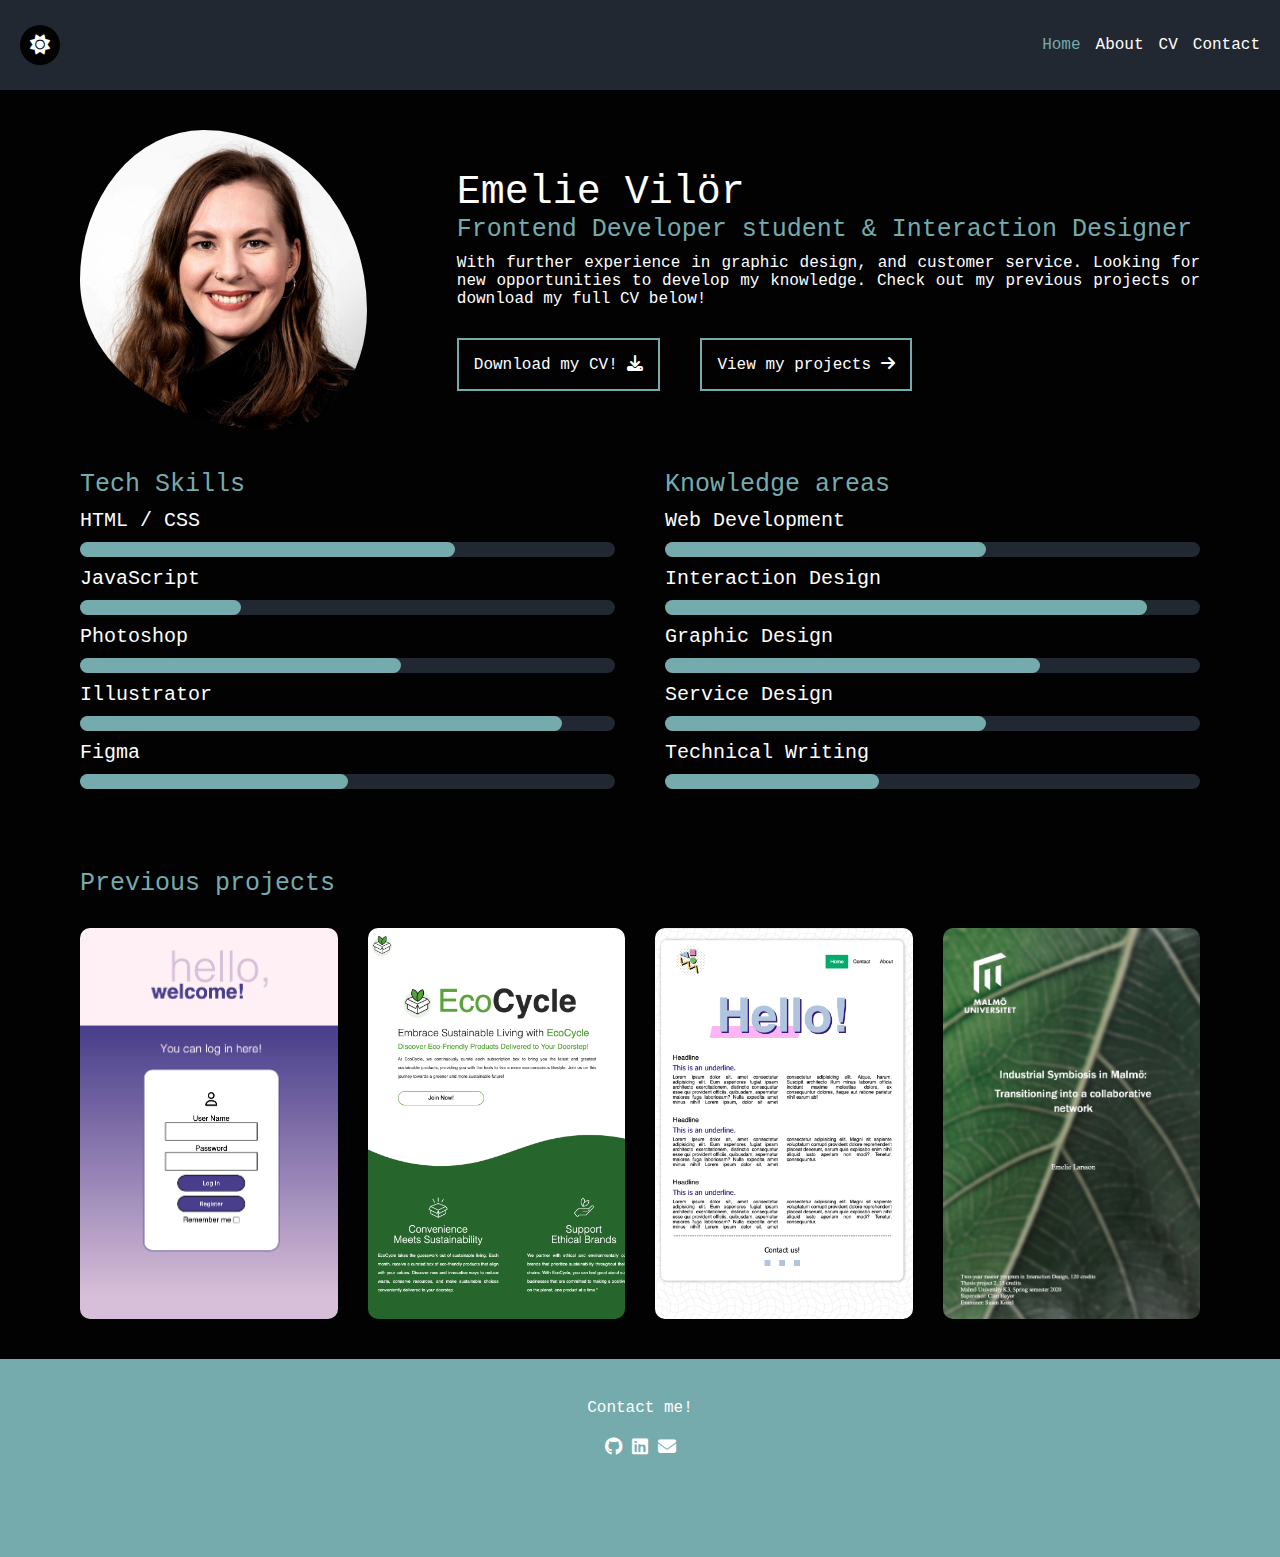
==== index.html @ b1d85c22 "first commit" ====
<!DOCTYPE html>
<html lang="en">
  <head>
    <meta charset="UTF-8" />
    <title>Inlämningsuppgift 3</title>

    <link rel="stylesheet" href="https://cdnjs.cloudflare.com/ajax/libs/font-awesome/6.7.2/css/all.min.css" 
    integrity="sha512-Evv84Mr4kqVGRNSgIGL/F/aIDqQb7xQ2vcrdIwxfjThSH8CSR7PBEakCr51Ck+w+/U6swU2Im1vVX0SVk9ABhg==" 
    crossorigin="anonymous" referrerpolicy="no-referrer" />

    <link rel="stylesheet" href="/style.css" />
  
    <script src="./script.js" defer></script>
  
  </head>
  <body>
    <nav class="top-nav">
      <button class="modeBtn"><i class="top-logo fa-solid fa-sun"></i>
        <i class=" top-logo2 fa-solid fa-moon"></i></button>
      
      <i class="menu-icon fa fa-bars"></i>

      <ul class="menu">
        <a class= "menu-item active" href="/index.html">Home</a>
        <a class= "menu-item" href="/about.html">About</a>
        <a class= "menu-item" href="/cv.html">CV</a>
        <a class= "menu-item" href="/contact.html">Contact</a>
      </ul>


    </nav>

    <header>
      <img
        class="ProfilePicture"
        src="/images/4.jpg"
        alt="ProfilePicture"
      />

      <div class="AboutMe">
        <h1>Emelie Vilör</h1>
        <h4>Frontend Developer student & Interaction Designer</h4>
        <p>With further experience in graphic design, and customer service.
          Looking for new opportunities to develop my knowledge.
          Check out my previous projects or download my full CV below!</p>
<div class="buttons">
          <a id="cvBtn" href="/documents/CV_2025.pdf" download="CV2025">Download my CV! <i class="fa-solid fa-download"></i></a>
          <a href="#" id="projectsBtn">View my projects <i class="fa-solid fa-arrow-right"></i></a>

        </div>
      </div>
    </header>

    <main>  

<div class="skills-container">
    <div class="tech-skills">
        <h4>Tech Skills</h4>
        <h2>HTML / CSS</h2>
        <div class="line line1"></div>
        <h2>JavaScript</h2>
        <div class="line line2"></div>
        <h2>Photoshop</h2>
        <div class="line line3"></div>
        <h2>Illustrator</h2>
        <div class="line line4"></div>
        <h2>Figma</h2>
        <div class="line line5"></div>
    </div>

    <div class="knowledge-areas">
      <h4>Knowledge areas</h4>

      <h2>Web Development</h2>
      <div class="line line6"></div>
      <h2>Interaction Design</h2>
      <div class="line line7"></div>
      <h2>Graphic Design</h2>
      <div class="line line8"></div>
      <h2>Service Design</h2>
      <div class="line line9"></div>
      <h2>Technical Writing</h2>
      <div class="line line10"></div>
  </div>
</div>

    <h4>Previous projects</h4>

        <div class="projects-container">
          <div class="card">
            <img alt="" src="/images/project1.jpg">
            <div class="overlay">
              <h2>Login Page</h2>
              <p>This project was made for my studies in Front end development at Borås Yrkeshögskola.</p><button id="modalBtn1">Learn More</button>
            </div>
          </div>
          <div class="card">
            <img alt="" src="/images/project2.jpg">
            <div class="overlay">
              <h2>EcoCycle</h2>
              <p>This is a fake website made for practicing HTML and Css layout. All text content are made by my prompts to ChatGpt.</p><button id="modalBtn2">Learn More</button>
            </div>
          </div>
          <div class="card">
            <img alt="" src="/images/project3.jpg">
            <div class="overlay">
              <h2>HTML/CSS Layout</h2>
              <p>Simple layout test in HTML/CSS.</p><button id="modalBtn3">Learn More</button>
            </div>
          </div>
          <div class="card">
            <img alt="" src="/images/project4.jpg">
            <div class="overlay">
              <h2>Master Thesis Project</h2>
              <p>This project was made for my Master thesis in Interaction Design at Malmö University.</p><button id="modalBtn4">Learn More</button>
            </div>
          </div>
        </div>

<!-- Project 1 Modal -->
<div id="Modal1" class="modal">

  <!-- Modal content -->
  <div class="modal-content">
    <div class="modal-header">
      <div class="project-heading">
      <h2>Login Page</h2>
      <h3>Project made in HTML/CSS</h3>
    </div>
      <span class="close"><i class="fa fa-x"></i></span>
    </div>
    <div class="modal-body">
      <img src="/images/project1.jpg" alt="project1">
      <div class="modal-text">
        <p>Lorem ipsum dolor sit, amet consectetur adipisicing elit. Nisi corrupti voluptates laboriosam reprehenderit in aliquid beatae minus perspiciatis possimus sapiente, architecto tenetur eligendi non vitae quibusdam inventore natus error saepe, quos nobis odit provident? Non.</p>
        <a href="https://github.com/EmelieVilor/Uppgift1-Login-F25D">GitHub link</a>
      </div>
  </div>
</div>

<!-- Project 2 Modal -->
<div id="Modal2" class="modal">

  <!-- Modal content -->
  <div class="modal-content">
    <div class="modal-header">
      <div class="project-heading">
      <h2>EcoCycle</h2>
      <h3>Fake website made with HTML/CSS</h3>
    </div>
      <span class="close"><i class="fa fa-x"></i></span>
    </div>
    <div class="modal-body">
      <img src="/images/project2.jpg" alt="project1">
      <div class="modal-text">
        <p>Lorem ipsum dolor sit, amet consectetur adipisicing elit. Nisi corrupti voluptates laboriosam reprehenderit in aliquid beatae minus perspiciatis possimus sapiente, architecto tenetur eligendi non vitae quibusdam inventore natus error saepe, quos nobis odit provident? Non.</p>
        <a href="https://github.com/EmelieVilor/Portfolio-example">GitHub link</a>
      </div>
  </div>
</div>

<!-- Project 3 Modal -->
<div id="Modal3" class="modal">

  <!-- Modal content -->
  <div class="modal-content">
    <div class="modal-header">
      <div class="project-heading">
      <h2>Web Layout</h2>
      <h3>Project made in HTML/CSS</h3>
    </div>
      <span class="close"><i class="fa fa-x"></i></span>
    </div>
    <div class="modal-body">
      <img src="/images/project3.jpg" alt="project1">
      <div class="modal-text">
        <p>Lorem ipsum dolor sit, amet consectetur adipisicing elit. Nisi corrupti voluptates laboriosam reprehenderit in aliquid beatae minus perspiciatis possimus sapiente, architecto tenetur eligendi non vitae quibusdam inventore natus error saepe, quos nobis odit provident? Non.</p>
        <a href="https://github.com/EmelieVilor/Exempel-4">GitHub link</a>
      </div>
  </div>
</div>

<!-- Project 4 Modal -->
<div id="Modal4" class="modal">

  <!-- Modal content -->
  <div class="modal-content">
    <div class="modal-header">
      <div class="project-heading">
      <h2>Master Thesis</h2>
      <h3>Project made for my Master thesis in Interaction Design</h3>
    </div>
      <span class="close"><i class="fa fa-x"></i></span>
    </div>
    <div class="modal-body">
      <img src="/images/project4.jpg" alt="project1">
      <div class="modal-text">
        <p>Lorem ipsum dolor sit, amet consectetur adipisicing elit. Nisi corrupti voluptates laboriosam reprehenderit in aliquid beatae minus perspiciatis possimus sapiente, architecto tenetur eligendi non vitae quibusdam inventore natus error saepe, quos nobis odit provident? Non.</p>
        <a href="/documents/Emelie_Larsson_TP2_revised.pdf" download="EmelieThesis">Read more</a>
      </div>
  </div>
</div>
    </main>

    <footer>
      <p>Contact me!</p>

      <div class="links">
        <div class ="logo"><a href="https://github.com/EmelieVilor" target="_blank"><i class="fa-brands fa-github"></i></a></div>
        <div class ="logo"><a href="https://www.linkedin.com/in/emelie-vilor/" target="_blank"><i class="fa-brands fa-linkedin"></i></a></div>
        <div class ="logo"> <a href="mailto:#"><i class="fa-solid fa-envelope"></i></a> </div>
      </div>
    </footer>
  </body>
</html>
---- style.css ----
* {
    box-sizing: border-box;
    margin: 0;
    padding: 0;
}

:root {
    --dark: #020202;
    --gray: #222831;
    --darkaccent: #5A9497;
    --accent: #76ABAE;
    --white: #ffffff;

}

.lightmode {
    --dark: #ffffff;
    --gray: #efefef;
    --darkaccent: #31363F;
    --accent: #90bfc2;
    --white: #222831;
    background-color: var(--dark);
    transition: all 0.8s;
}

body {
    height: 100vh;
    color: var(--gray);
    background-color: var(--dark);
    transition: all 0.8s;
}

main {

    margin: 40px 80px 40px 80px;
}

/*---------------------- TopNav --------------------- */
.top-nav {
    background-color: var(--gray);
    padding: 20px;
    display: flex;
    position: relative;
    flex-direction: row;
    align-items: center;
    justify-content: space-between;
    text-decoration: none;
    height: 10vh;

}

.top-nav i {
    color: var(--white);
}

.top-logo {
    width: 15px;
    height: 15px;

}


.modeBtn {
    display: flex;
    align-items: center;
    justify-content: center;
    position: relative;
    background-color: var(--dark);
    border: none;
    border-radius: 50%;
    width: 40px;
    height: 40px;
}

.modeBtn i {
    position: absolute;
    top: 5px;
    left: 5px;
}

.modeBtn i:last-child {
    display: none;
}

.lightmode .modeBtn i:first-child {
    display: none;
}

.lightmode .modeBtn i:last-child {
    display: block;
    top: 5px;
    left: 8px;
}

ul {
    font-family: 'Courier New', Courier, monospace;
}

ul a {
    color: var(--white);
    text-decoration: none;
}

ul a:hover {
    color: var(--accent);
    cursor: pointer;
}

ul a:active {
    color: var(--accent);
}

.menu-icon {
    display: none;
    color: var(--white);
}

.active {
    color: var(--accent);
}

.menu {
    display: flex;
    flex-direction: row;
    gap: 15px;
    text-decoration: none;
    margin: 0;
    padding: 0;
}

.modeBtn i {
    font-size: 20px;
    padding: 5px;
}

h1 {
    font-family: 'Courier New', Courier, monospace;
    font-size: 40px;
    font-weight: 70;
    color: var(--white);
}

h2 {
    font-family: 'Courier New', Courier, monospace;
    font-weight: 70;
    font-size: 20px;
    color: var(--white);
}

h3 {
    font-family: 'Courier New', Courier, monospace;
    font-weight: 70;
    font-size: 15px;
    color: var(--white);
}

h4 {
    font-family: 'Courier New', Courier, monospace;
    color: var(--accent);
    font-weight: 70;
    font-size: 25px;
}

p {
    font-family: 'Courier New', Courier, monospace;
    color: var(--white);
    text-align: justify;
}

/*---------------------- Header --------------------- */

header {
    margin: 40px 80px 40px 80px;
    position: relative;
    display: flex;
    justify-content: center;
    align-items: center;
    gap: 50px;

}

.ProfilePicture {
    object-fit: cover;
    border-radius: 43% 57% 32% 68% / 50% 60% 40% 50%;
    height: 300px;
    margin-right: 40px;

}

.AboutMe {
    display: flex;
    flex-direction: column;
    width: 100%;
}

.AboutMe p {
    margin-top: 10px;
}

.buttons {
    display: flex;
    gap: 40px;
    margin-top: 30px;
}

#cvBtn {
    font-family: 'Courier New', Courier, monospace;
    text-decoration: none;
    padding: 15px;
    border: 2px solid var(--accent);
    background-color: var(--dark);
    color: var(--white);
    transition: 0.3s;
}

#projectsBtn {
    font-family: 'Courier New', Courier, monospace;
    text-decoration: none;
    padding: 15px;
    border: 2px solid var(--accent);
    background-color: var(--dark);
    color: var(--white);
    transition: 0.3s;

}

#cvBtn a:visited {
    text-decoration: none;
}

#cvBtn a:active {
    text-decoration: none;
}

#cvBtn:hover {
    background-color: var(--accent);
    color: var(--dark);
}

button a {
    font-size: 12px;
}

#projectsBtn:hover {
    background-color: var(--accent);
    color: var(--dark);
}


/*---------------------- Skills--------------------- */


.skills-container {
    display: flex;
    justify-content: space-between;
    gap: 50px;
    margin-bottom: 40px;
}

.tech-skills {
    display: flex;
    flex-direction: column;
    gap: 10px;
    width: 100%;
    margin-bottom: 40px;
}

.knowledge-areas {
    display: flex;
    flex-direction: column;
    gap: 10px;
    width: 100%;
    margin-bottom: 40px;
}

.line {
    height: 15px;
    max-width: 800px;
    line-height: 35px;
    font-size: 15px;
    padding: 0 0 0 10px;
    position: relative;
    background: var(--gray);
    border-radius: 50px;
    font-weight: 900;
}

.line::after {
    content: '';
    background: var(--accent);
    height: 15px;
    transition: 0.7s;
    display: block;
    width: 100%;
    animation: animate 1 4s;
    position: absolute;
    top: 0;
    left: 0;
    border-radius: 50px;
}

.line1::after {
    max-width: 70%;
}

.line2::after {
    max-width: 30%;
}

.line3::after {
    max-width: 60%;
}

.line4::after {
    max-width: 90%;
}

.line5::after {
    max-width: 50%;
}

.line6::after {
    max-width: 60%;
}

.line7::after {
    max-width: 90%;
}

.line8::after {
    max-width: 70%;
}

.line9::after {
    max-width: 60%;
}

.line10::after {
    max-width: 40%;
}

@keyframes animate {
    0% {
        width: 0;
    }

    100% {
        width: 100%;
    }
}


/*---------------------- Projects --------------------- */


.projects-container {
    display: flex;
    gap: 30px;
    margin-top: 30px;
}

.card {
    position: relative;
    overflow: hidden;
    width: 50%;

}

.card img {
    width: 100%;
    height: 100%;
    border-radius: 10px;
    /* border: solid 2px var(--accent); */
    display: block;
    object-fit: cover;
    transition: transform 0.5s;
}

.overlay {
    width: 100%;
    height: 0;
    border-radius: 10px;
    background-color: var(--gray);
    position: absolute;
    left: 0;
    bottom: -4px;
    overflow: hidden;
    display: flex;
    align-items: center;
    justify-content: center;
    flex-direction: column;
    text-align: center;
    font-size: 14px;
    transition: height 0.5s;
}

.overlay p {
    margin-left: 30px;
    margin-right: 30px;
    text-align: justify;
}

.overlay button {
    margin-top: 10px;
    color: var(--white);
    background: var(--gray);
    text-decoration: none;
    font-size: 14px;
    font-family: 'Courier New', Courier, monospace;
    border: 2px solid var(--accent);
    padding: 15px;
    
}

.overlay button:hover {
    background-color: var(--accent);
    color: var(--gray);
    cursor: pointer;
}

.card:hover .overlay {
    bottom: 0;
    height: 100%;
}

/*---------------------- Modal --------------------- */

#modalBtn1{
        margin-top: 10px;
        color: var(--white);
        background: var(--gray);
        text-decoration: none;
        font-size: 14px;
        font-family: 'Courier New', Courier, monospace;
        border: 2px solid var(--accent);
        padding: 15px;
    }
    
    #modalBtn1:hover {
        background-color: var(--accent);
        color: var(--gray);
        cursor: pointer;
    }


/* The Modal (background) */
.modal {
    display: none;
    /* Hidden by default */
    position: fixed;
    /* Stay in place */
    z-index: 1;
    /* Sit on top */
    padding-top: 100px;
    /* Location of the box */
    left: 0;
    top: 0;
    width: 100%;
    /* Full width */
    height: 100%;
    /* Full height */
    overflow: auto;
    /* Enable scroll if needed */
    background-color: rgb(0, 0, 0);
    /* Fallback color */
    background-color: rgba(0, 0, 0, 0.4);
    /* Black w/ opacity */
}

/* Modal Content */
.modal-content {
    position: relative;
    background-color: var(--dark);
    margin: auto;
    padding: 0;
    border: none;
    width: 80%;
    box-shadow: 0 4px 8px 0 rgba(0, 0, 0, 0.2), 0 6px 20px 0 rgba(0, 0, 0, 0.19);
    animation-name: animatetop;
    animation-duration: 0.4s
}

/* Add Animation */

@keyframes animatetop {
    from {
        top: -300px;
        opacity: 0
    }

    to {
        top: 0;
        opacity: 1
    }
}

/* The Close Button */
.close {
    color: var(--white);
    font-size: 15px;
}

.close:hover,
.close:focus {
    color: var(--dark);
    text-decoration: none;
    cursor: pointer;
}

.modal-header {
    display: flex;
    justify-content: space-between;
    align-items: center;
    padding: 10px 16px;
    background-color: var(--gray);
    color: var(--white);
}

.modal-body {
    display: flex;
    justify-content: space-around;
    align-items: center;
    padding: 10px 16px;
}

.modal-body img {
    width: 300px;
}

.modal-text {
    display: block;
    gap: 50px;
    text-align: center;
}

.modal-text p {
    width: 600px;
    text-align: justify;
    margin-bottom: 40px;
}

.modal a {
    color: var(--white);
    background: var(--dark);
    text-decoration: none;
    font-size: 14px;
    font-family: 'Courier New', Courier, monospace;
    border: 2px solid var(--accent);
    padding: 15px;
}

.modal a:hover {
    background-color: var(--accent);
    color: var(--dark);


}

/*---------------------- CV --------------------- */

.full-resume-container {
    display: flex;
    justify-content: space-around;
}

.resume-heading {
    text-align: center;
}

.experience-container {
    display: flex;
    justify-content: center;
    align-items: left;
    margin-bottom: 40px;
}

.education-container {
    display: flex;
    justify-content: center;
    align-items: left;
    margin-bottom: 40px;

}

.timeline {
    display: flex;
    position: relative;
    flex-direction: column;
    justify-content: left;
    align-items: left;
    border-left: 2px solid var(--white);
}

.experience {
    display: flex;
    align-items: center;
    padding: 20px;
    margin: 20px;
    display: block;
    position: relative;
}

.circle {
    background-color: var(--dark);
    border-radius: 50%;
    height: 15px;
    width: 15px;
    border: 2px solid var(--white);
    margin-right: 20px;
    position: absolute;
    left: -28px;
    top: 25px;
}

/*---------------------- About --------------------- */

.about-container {
    display: flex;
    flex-direction: row;
    justify-content: space-between;
    align-items: center;
    gap: 50px;
    height: 65vh;
}

#about_picture {
    width: 350px;
    object-fit: cover;
    border-radius: 62% 38% 55% 45% / 50% 33% 67% 50%;
}

.about_text h3 {
    text-align: justify;

}


/*---------------------- Contact --------------------- */

.contact-container {
    display: flex;
    justify-content: space-around;
}

.contact-card {
    background-color: var(--gray);
    color: var(--white);
    padding: 40px;
    border-radius: 10px;
    margin-top: 20px;
    width: 500px;
}

iframe {
    margin-top: 20px;
    margin-bottom: 20px;
}

.telephone,
.email,
.address {
    display: flex;
    justify-content: space-between;
    align-items: center;
}

/*---------------------- Footer --------------------- */

footer {
    padding-top: 40px;
    height: 22vh;
    text-align: center;
    background-color: var(--accent);
}

.links {
    font-size: 18px;
    display: flex;
    justify-content: center;
    gap: 10px;
    margin-top: 20px;
}

.links a {
    color: var(--white);
}

footer p {
    color: var(--white);
    text-align: center;
}

.logo {
    color: var(--dark);
    transition: 0.3s;
}

.logo:hover {
    scale: 120%;
    cursor: pointer;
}




@media screen and (max-width: 1000px) {
    header {
        display: flex;
        flex-direction: column;
        align-items: center;
        text-align: center;
        margin: 30px 40px 20px 40px;
    }

    .buttons {
        display: grid;
        justify-content: center;
        align-items: center;
        gap: 20px;
    }

    .projects-container {
        display: grid;
        grid-template-columns: auto auto;

    }

    .card {
        width: 100%;
    }

}


@media screen and (max-width: 700px) {

    main {
        margin: 30px 40px 20px 40px;
    }


    .menu-icon {
        display: block;
    }

    .menu {
        display: none;
        background-color: var(--lighter);
        flex-direction: column;
        position: absolute;
        top: 10vh;
        right: 0;
        padding: 30px;
        z-index: 1;
    }

    .show {
        display: flex;
    }


    /*---------------------- Home page --------------------- */

    .skills-container {
        display: block;
        margin: 0;
    }

    .projects-container {
        display: grid;
        grid-template-columns: auto;
        justify-content: center;
        align-items: center;
        gap: 40px;
    }


    .card {
        width: 100%;
    }

    /*---------------------- CV page --------------------- */
    .full-resume-container {
        display: flex;
        flex-direction: column;
        justify-content: left;
        align-items: left;
    }

    .skills-container {
        flex-direction: column;
    }

    .education-container {
        display: block;
        padding-left: 0;
    }

    .experience-container {
        display: block;
        padding-left: 0;
    }

    /*---------------------- About --------------------- */

    .about-container {
        display: grid;
        height: 100%;
        margin-bottom: 50px;
    }

    /*---------------------- Contact --------------------- */

    .contact-container {
        display: block;
        gap: 40px;
    }

    iframe {
        width: 100%;
    }

    .contact-card {
        width: 100%;
        margin-bottom: 50px;
        padding: 20px;
    }

}
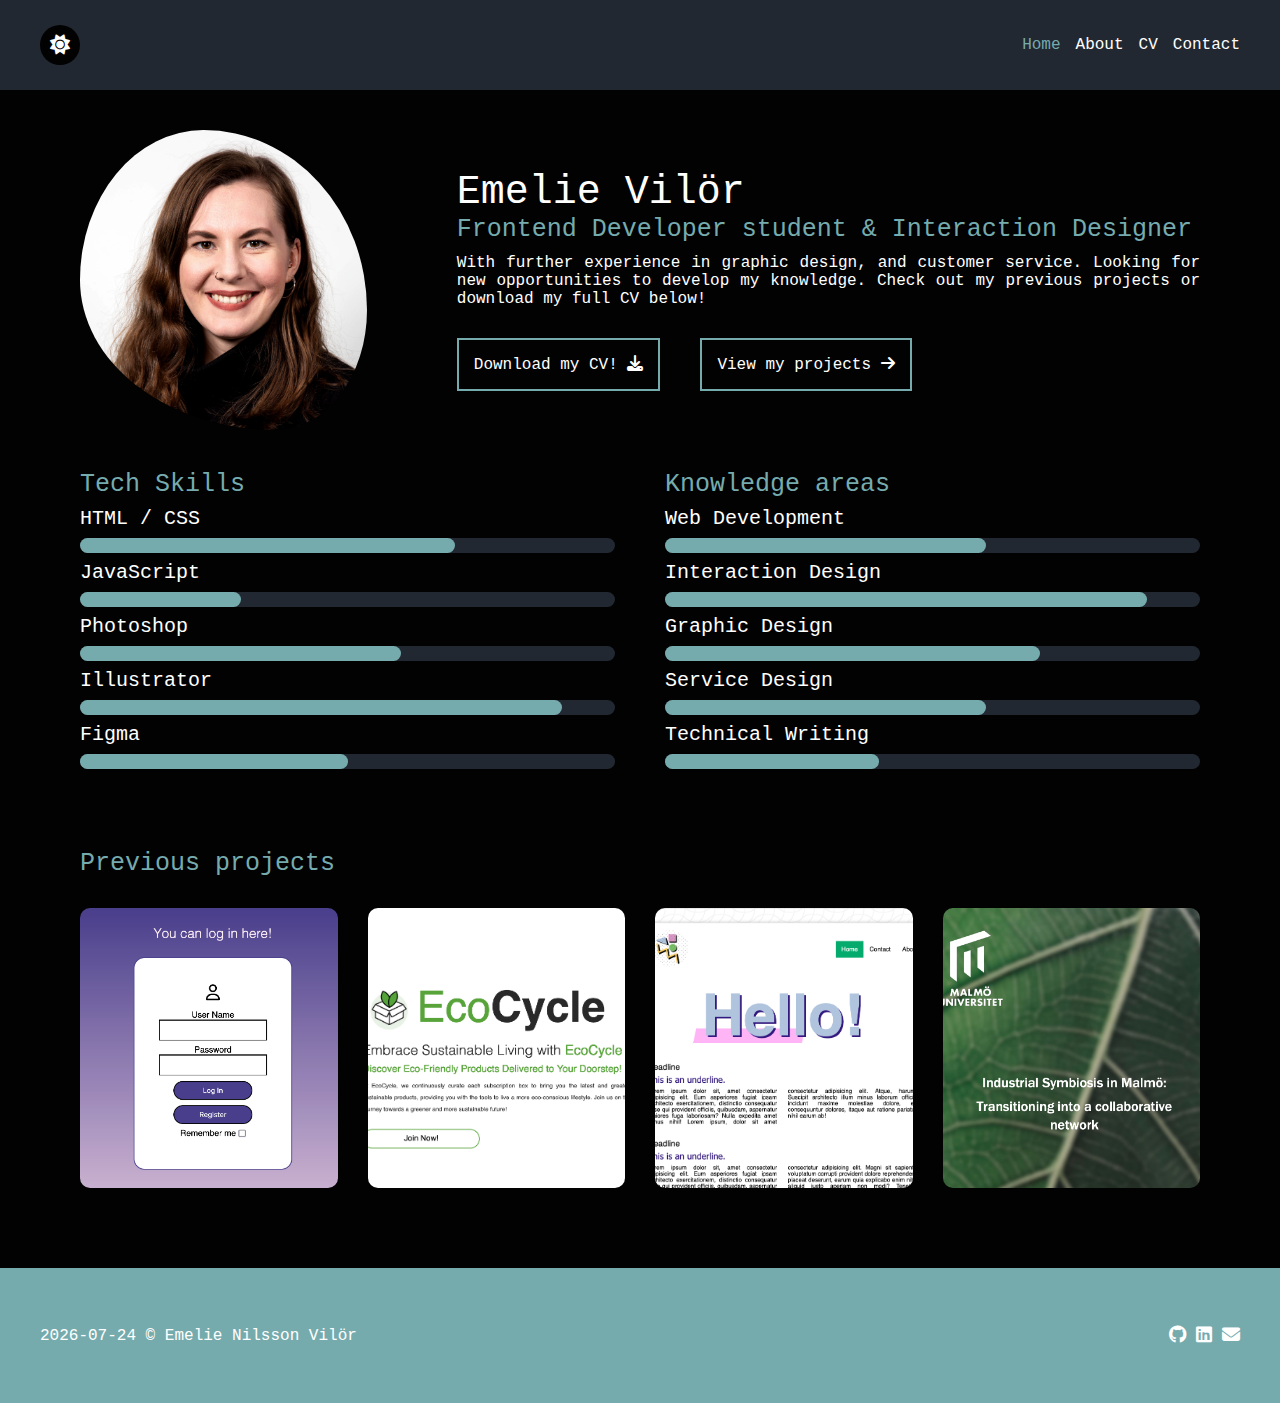
==== commit 6a3f6849: "Added functionality" ====
--- a/index.html
+++ b/index.html
@@ -88,28 +88,28 @@
 
         <div class="projects-container">
           <div class="card">
-            <img alt="" src="/images/project1.jpg">
+            <img alt="" src="/images/project1.png">
             <div class="overlay">
               <h2>Login Page</h2>
               <p>This project was made for my studies in Front end development at Borås Yrkeshögskola.</p><button id="modalBtn1">Learn More</button>
             </div>
           </div>
           <div class="card">
-            <img alt="" src="/images/project2.jpg">
+            <img alt="" src="/images/project2.png">
             <div class="overlay">
               <h2>EcoCycle</h2>
               <p>This is a fake website made for practicing HTML and Css layout. All text content are made by my prompts to ChatGpt.</p><button id="modalBtn2">Learn More</button>
             </div>
           </div>
           <div class="card">
-            <img alt="" src="/images/project3.jpg">
+            <img alt="" src="/images/project3.png">
             <div class="overlay">
               <h2>HTML/CSS Layout</h2>
               <p>Simple layout test in HTML/CSS.</p><button id="modalBtn3">Learn More</button>
             </div>
           </div>
           <div class="card">
-            <img alt="" src="/images/project4.jpg">
+            <img alt="" src="/images/project4.png">
             <div class="overlay">
               <h2>Master Thesis Project</h2>
               <p>This project was made for my Master thesis in Interaction Design at Malmö University.</p><button id="modalBtn4">Learn More</button>
@@ -118,7 +118,7 @@
         </div>
 
 <!-- Project 1 Modal -->
-<div id="Modal1" class="modal">
+<div id="Modal1">
 
   <!-- Modal content -->
   <div class="modal-content">
@@ -127,19 +127,21 @@
       <h2>Login Page</h2>
       <h3>Project made in HTML/CSS</h3>
     </div>
-      <span class="close"><i class="fa fa-x"></i></span>
-    </div>
-    <div class="modal-body">
-      <img src="/images/project1.jpg" alt="project1">
-      <div class="modal-text">
-        <p>Lorem ipsum dolor sit, amet consectetur adipisicing elit. Nisi corrupti voluptates laboriosam reprehenderit in aliquid beatae minus perspiciatis possimus sapiente, architecto tenetur eligendi non vitae quibusdam inventore natus error saepe, quos nobis odit provident? Non.</p>
+      <span class="close1"><i class="fa fa-x"></i></span>
+    </div>
+    <div class="modal-body">
+      <img src="/images/project1.png" alt="project1">
+      <div class="modal-text">
+        <p>Lorem ipsum dolor sit, amet consectetur adipisicing elit. Nisi corrupti voluptates laboriosam reprehenderit in aliquid beatae minus perspiciatis possimus sapiente, architecto tenetur eligendi non vitae quibusdam inventore natus error saepe, quos nobis odit provident? Non.</p>
+        <p id="tools">Made with: <i class="fa-brands fa-html5"></i><i class="fa-brands fa-css"></i></p>
         <a href="https://github.com/EmelieVilor/Uppgift1-Login-F25D">GitHub link</a>
       </div>
   </div>
 </div>
+</div>
 
 <!-- Project 2 Modal -->
-<div id="Modal2" class="modal">
+<div id="Modal2">
 
   <!-- Modal content -->
   <div class="modal-content">
@@ -148,19 +150,21 @@
       <h2>EcoCycle</h2>
       <h3>Fake website made with HTML/CSS</h3>
     </div>
-      <span class="close"><i class="fa fa-x"></i></span>
-    </div>
-    <div class="modal-body">
-      <img src="/images/project2.jpg" alt="project1">
-      <div class="modal-text">
-        <p>Lorem ipsum dolor sit, amet consectetur adipisicing elit. Nisi corrupti voluptates laboriosam reprehenderit in aliquid beatae minus perspiciatis possimus sapiente, architecto tenetur eligendi non vitae quibusdam inventore natus error saepe, quos nobis odit provident? Non.</p>
+      <span class="close2"><i class="fa fa-x"></i></span>
+    </div>
+    <div class="modal-body">
+      <img src="/images/project2.png" alt="project1">
+      <div class="modal-text">
+        <p>Lorem ipsum dolor sit, amet consectetur adipisicing elit. Nisi corrupti voluptates laboriosam reprehenderit in aliquid beatae minus perspiciatis possimus sapiente, architecto tenetur eligendi non vitae quibusdam inventore natus error saepe, quos nobis odit provident? Non.</p>
+        <p id="tools">Made with: <i class="fa-brands fa-html5"></i><i class="fa-brands fa-css"></i></p>
         <a href="https://github.com/EmelieVilor/Portfolio-example">GitHub link</a>
       </div>
   </div>
 </div>
+</div>
 
 <!-- Project 3 Modal -->
-<div id="Modal3" class="modal">
+<div id="Modal3">
 
   <!-- Modal content -->
   <div class="modal-content">
@@ -169,19 +173,21 @@
       <h2>Web Layout</h2>
       <h3>Project made in HTML/CSS</h3>
     </div>
-      <span class="close"><i class="fa fa-x"></i></span>
-    </div>
-    <div class="modal-body">
-      <img src="/images/project3.jpg" alt="project1">
-      <div class="modal-text">
-        <p>Lorem ipsum dolor sit, amet consectetur adipisicing elit. Nisi corrupti voluptates laboriosam reprehenderit in aliquid beatae minus perspiciatis possimus sapiente, architecto tenetur eligendi non vitae quibusdam inventore natus error saepe, quos nobis odit provident? Non.</p>
+      <span class="close3"><i class="fa fa-x"></i></span>
+    </div>
+    <div class="modal-body">
+      <img src="/images/project3.png" alt="project1">
+      <div class="modal-text">
+        <p>Lorem ipsum dolor sit, amet consectetur adipisicing elit. Nisi corrupti voluptates laboriosam reprehenderit in aliquid beatae minus perspiciatis possimus sapiente, architecto tenetur eligendi non vitae quibusdam inventore natus error saepe, quos nobis odit provident? Non.</p>
+        <p id="tools">Made with: <i class="fa-brands fa-html5"></i><i class="fa-brands fa-css"></i></p>
         <a href="https://github.com/EmelieVilor/Exempel-4">GitHub link</a>
       </div>
   </div>
 </div>
+</div>
 
 <!-- Project 4 Modal -->
-<div id="Modal4" class="modal">
+<div id="Modal4">
 
   <!-- Modal content -->
   <div class="modal-content">
@@ -190,26 +196,33 @@
       <h2>Master Thesis</h2>
       <h3>Project made for my Master thesis in Interaction Design</h3>
     </div>
-      <span class="close"><i class="fa fa-x"></i></span>
-    </div>
-    <div class="modal-body">
-      <img src="/images/project4.jpg" alt="project1">
-      <div class="modal-text">
-        <p>Lorem ipsum dolor sit, amet consectetur adipisicing elit. Nisi corrupti voluptates laboriosam reprehenderit in aliquid beatae minus perspiciatis possimus sapiente, architecto tenetur eligendi non vitae quibusdam inventore natus error saepe, quos nobis odit provident? Non.</p>
+      <span class="close4"><i class="fa fa-x"></i></span>
+    </div>
+    <div class="modal-body">
+      <img src="/images/project4.png" alt="project1">
+      <div class="modal-text">
+        <p>Lorem ipsum dolor sit, amet consectetur adipisicing elit. Nisi corrupti voluptates laboriosam reprehenderit in aliquid beatae minus perspiciatis possimus sapiente, architecto tenetur eligendi non vitae quibusdam inventore natus error saepe, quos nobis odit provident? Non.</p>
+
         <a href="/documents/Emelie_Larsson_TP2_revised.pdf" download="EmelieThesis">Read more</a>
       </div>
   </div>
 </div>
+</div>
     </main>
 
     <footer>
-      <p>Contact me!</p>
+
+      <div class="date-name">
+        <p id="date"></p>
+      </div>
 
       <div class="links">
         <div class ="logo"><a href="https://github.com/EmelieVilor" target="_blank"><i class="fa-brands fa-github"></i></a></div>
         <div class ="logo"><a href="https://www.linkedin.com/in/emelie-vilor/" target="_blank"><i class="fa-brands fa-linkedin"></i></a></div>
         <div class ="logo"> <a href="mailto:#"><i class="fa-solid fa-envelope"></i></a> </div>
       </div>
+
+
     </footer>
   </body>
 </html>
--- a/style.css
+++ b/style.css
@@ -23,6 +23,18 @@
     transition: all 0.8s;
 }
 
+@media (prefers-color-scheme: light) {
+    .lightmode {
+        --dark: #ffffff;
+        --gray: #efefef;
+        --darkaccent: #31363F;
+        --accent: #90bfc2;
+        --white: #222831;
+        background-color: var(--dark);
+        transition: all 0.8s;
+    }
+    }
+
 body {
     height: 100vh;
     color: var(--gray);
@@ -37,8 +49,9 @@
 
 /*---------------------- TopNav --------------------- */
 .top-nav {
+    height: 10vh;
     background-color: var(--gray);
-    padding: 20px;
+    padding: 40px;
     display: flex;
     position: relative;
     flex-direction: row;
@@ -70,6 +83,8 @@
     border-radius: 50%;
     width: 40px;
     height: 40px;
+    cursor: pointer;
+    transition: all 0.8s;
 }
 
 .modeBtn i {
@@ -111,6 +126,7 @@
 }
 
 .menu-icon {
+    font-size: 20px;
     display: none;
     color: var(--white);
 }
@@ -260,7 +276,7 @@
 .tech-skills {
     display: flex;
     flex-direction: column;
-    gap: 10px;
+    gap: 8px;
     width: 100%;
     margin-bottom: 40px;
 }
@@ -268,7 +284,7 @@
 .knowledge-areas {
     display: flex;
     flex-direction: column;
-    gap: 10px;
+    gap: 8px;
     width: 100%;
     margin-bottom: 40px;
 }
@@ -357,9 +373,12 @@
     display: flex;
     gap: 30px;
     margin-top: 30px;
+    margin-bottom: 80px;
 }
 
 .card {
+    height: 280px;
+    width: 290px;
     position: relative;
     overflow: hidden;
     width: 50%;
@@ -370,7 +389,6 @@
     width: 100%;
     height: 100%;
     border-radius: 10px;
-    /* border: solid 2px var(--accent); */
     display: block;
     object-fit: cover;
     transition: transform 0.5s;
@@ -423,85 +441,36 @@
     height: 100%;
 }
 
-/*---------------------- Modal --------------------- */
-
-#modalBtn1{
-        margin-top: 10px;
-        color: var(--white);
-        background: var(--gray);
-        text-decoration: none;
-        font-size: 14px;
-        font-family: 'Courier New', Courier, monospace;
-        border: 2px solid var(--accent);
-        padding: 15px;
-    }
-    
-    #modalBtn1:hover {
-        background-color: var(--accent);
-        color: var(--gray);
-        cursor: pointer;
-    }
-
-
-/* The Modal (background) */
-.modal {
+/*---------------------- Modals --------------------- */
+
+#Modal1, #Modal2, #Modal3, #Modal4 {
     display: none;
-    /* Hidden by default */
     position: fixed;
-    /* Stay in place */
     z-index: 1;
-    /* Sit on top */
-    padding-top: 100px;
-    /* Location of the box */
-    left: 0;
-    top: 0;
-    width: 100%;
-    /* Full width */
-    height: 100%;
-    /* Full height */
+    left:10%;
+    top: 25%;
+    width: 80%;
     overflow: auto;
-    /* Enable scroll if needed */
-    background-color: rgb(0, 0, 0);
-    /* Fallback color */
-    background-color: rgba(0, 0, 0, 0.4);
-    /* Black w/ opacity */
-}
-
-/* Modal Content */
+    box-shadow: 0px 0px 500px 500px rgb(0 0 0 / 0.8);
+}
+
 .modal-content {
     position: relative;
-    background-color: var(--dark);
     margin: auto;
-    padding: 0;
     border: none;
-    width: 80%;
-    box-shadow: 0 4px 8px 0 rgba(0, 0, 0, 0.2), 0 6px 20px 0 rgba(0, 0, 0, 0.19);
-    animation-name: animatetop;
-    animation-duration: 0.4s
-}
-
-/* Add Animation */
-
-@keyframes animatetop {
-    from {
-        top: -300px;
-        opacity: 0
-    }
-
-    to {
-        top: 0;
-        opacity: 1
-    }
-}
-
-/* The Close Button */
-.close {
-    color: var(--white);
-    font-size: 15px;
-}
-
-.close:hover,
-.close:focus {
+    width: 100%;
+
+    box-shadow: 0px 0px 500px 500px rgb(0 0 0 / 0.8);
+
+}
+
+.fa-x {
+    color: var(--white);
+    font-size: 20px; 
+}
+
+.fa-x:hover,
+.fa-x:focus {
     color: var(--dark);
     text-decoration: none;
     cursor: pointer;
@@ -512,48 +481,66 @@
     justify-content: space-between;
     align-items: center;
     padding: 10px 16px;
+    background-color: var(--accent);
+    color: var(--white);
+}
+
+.modal-body {
+    width: 100%;
+    display: flex;
+    justify-content: space-around;
     background-color: var(--gray);
-    color: var(--white);
-}
-
-.modal-body {
-    display: flex;
-    justify-content: space-around;
-    align-items: center;
-    padding: 10px 16px;
+    align-items: center;
+
 }
 
 .modal-body img {
-    width: 300px;
+    width: 350px;
+    margin: 50px;
 }
 
 .modal-text {
-    display: block;
-    gap: 50px;
-    text-align: center;
+    display: flex;
+    flex-direction: column;
+    gap: 25px;
+    justify-content: space-between;
+    align-items: center;
+
+
 }
 
 .modal-text p {
-    width: 600px;
     text-align: justify;
-    margin-bottom: 40px;
-}
-
-.modal a {
-    color: var(--white);
-    background: var(--dark);
+    width: 80%;
+
+}
+
+#tools {
+    display: flex;
+    align-items: center;
+    justify-content: center;
+}
+
+.modal-text i {
+    font-size: 35px;
+    margin: 10px;
+}
+
+
+.modal-text a {
+    color: var(--white);
+    background: var(--gray);
     text-decoration: none;
     font-size: 14px;
     font-family: 'Courier New', Courier, monospace;
     border: 2px solid var(--accent);
     padding: 15px;
-}
-
-.modal a:hover {
+    
+}
+
+.modal-text a:hover {
     background-color: var(--accent);
     color: var(--dark);
-
-
 }
 
 /*---------------------- CV --------------------- */
@@ -612,6 +599,37 @@
     top: 25px;
 }
 
+#CV {
+    height: 65vh;
+}
+
+.cvContainer {
+    display: flex;
+    gap: 40px;
+    justify-content: space-between;
+}
+
+.cvContainer i {
+    color: var(--accent);
+}
+
+.cvContainer #title {
+    display: flex;
+    margin-bottom: 20px;
+}
+
+.cvContainer li {
+    color: var(--white);
+    margin-bottom: 20px;
+}
+
+#exTitle, #edTitle {
+    color: var(--accent);
+    margin-bottom: 20px;
+}
+
+
+
 /*---------------------- About --------------------- */
 
 .about-container {
@@ -664,11 +682,18 @@
     align-items: center;
 }
 
+
+
+
+
 /*---------------------- Footer --------------------- */
 
 footer {
-    padding-top: 40px;
-    height: 22vh;
+    height: 15vh;
+    display: flex;
+    justify-content: space-between;
+    align-items: center;
+    padding: 40px;
     text-align: center;
     background-color: var(--accent);
 }
@@ -678,7 +703,6 @@
     display: flex;
     justify-content: center;
     gap: 10px;
-    margin-top: 20px;
 }
 
 .links a {
@@ -729,7 +753,44 @@
         width: 100%;
     }
 
-}
+
+     /*---------------------- Modals --------------------- */
+
+
+    #Modal1, #Modal2, #Modal3, #Modal4 {
+
+        left:10%;
+        top: 0;
+        overflow: scroll;
+    }
+
+    .modal-body {
+        display: grid;
+        justify-content: center;
+        align-items: center;
+        width: 100%;
+        padding-bottom: 30px;
+        padding-top: 30px;
+    }
+
+    .modal-body img{
+        width: 80%;
+        margin:auto;
+
+    }
+
+    .modal-body p{
+        width: 80%;
+    }
+
+    .modal-text{
+        margin: 0;
+        gap: 5px;
+    }
+
+}
+
+
 
 
 @media screen and (max-width: 700px) {
@@ -745,12 +806,12 @@
 
     .menu {
         display: none;
-        background-color: var(--lighter);
+        background-color: var(--gray);
         flex-direction: column;
         position: absolute;
         top: 10vh;
         right: 0;
-        padding: 30px;
+        padding: 40px;
         z-index: 1;
     }
 
@@ -779,6 +840,42 @@
         width: 100%;
     }
 
+
+     /*---------------------- Modals --------------------- */
+
+
+    #Modal1, #Modal2, #Modal3, #Modal4 {
+
+        left:10%;
+        top: 5%;
+    }
+
+    .modal-body {
+        display: grid;
+        justify-content: center;
+        align-items: center;
+        width: 100%;
+        padding-bottom: 30px;
+        padding-top: 30px;
+    }
+
+    .modal-body img{
+        width: 80%;
+        margin:auto;
+
+    }
+
+    .modal-body p{
+        width: 80%;
+        margin-top: 10px;
+    }
+
+    .modal-text{
+        margin: 0;
+        gap: 5px;
+    }
+
+
     /*---------------------- CV page --------------------- */
     .full-resume-container {
         display: flex;
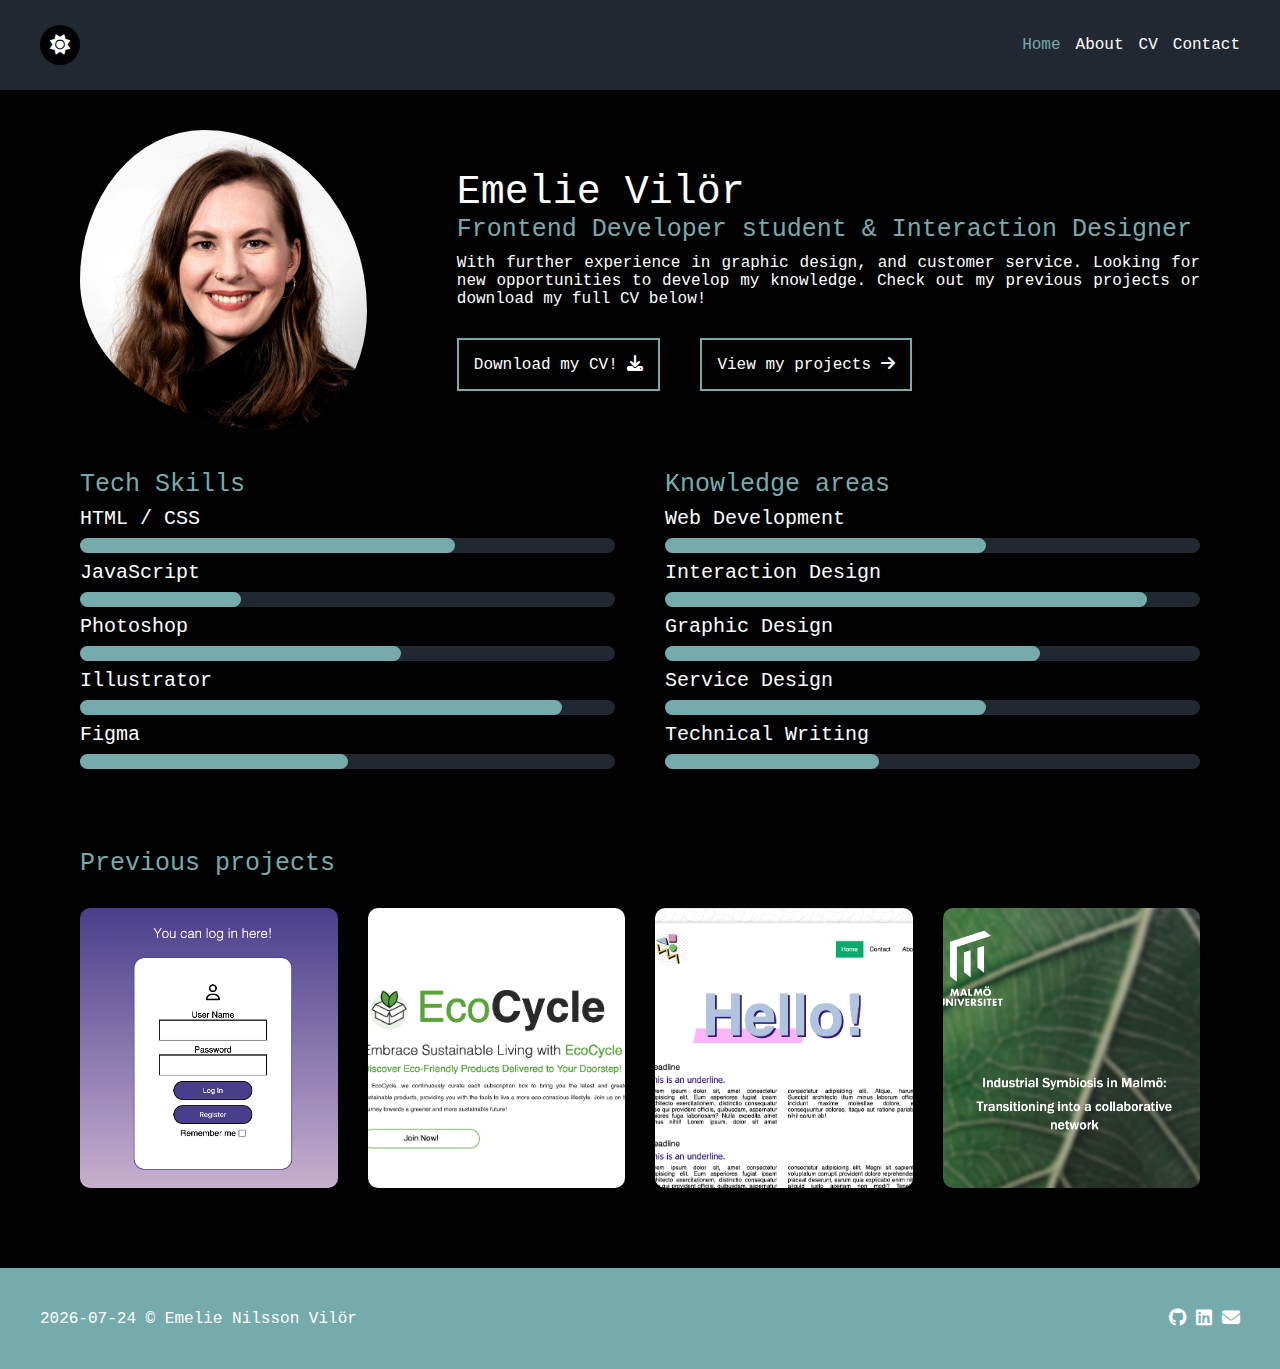
==== commit 2ed83fcc: "Final commit" ====
--- a/index.html
+++ b/index.html
@@ -9,9 +9,6 @@
     crossorigin="anonymous" referrerpolicy="no-referrer" />
 
     <link rel="stylesheet" href="/style.css" />
-  
-    <script src="./script.js" defer></script>
-  
   </head>
   <body>
     <nav class="top-nav">
@@ -21,10 +18,10 @@
       <i class="menu-icon fa fa-bars"></i>
 
       <ul class="menu">
-        <a class= "menu-item active" href="/index.html">Home</a>
-        <a class= "menu-item" href="/about.html">About</a>
-        <a class= "menu-item" href="/cv.html">CV</a>
-        <a class= "menu-item" href="/contact.html">Contact</a>
+        <li><a class= "menu-item active" href="/index.html">Home</a></li>
+        <li><a class= "menu-item" href="/about.html">About</a></li>
+        <li> <a class= "menu-item" href="/cv.html">CV</a></li>
+        <li><a class= "menu-item" href="/contact.html">Contact</a></li>
       </ul>
 
 
@@ -133,7 +130,7 @@
       <img src="/images/project1.png" alt="project1">
       <div class="modal-text">
         <p>Lorem ipsum dolor sit, amet consectetur adipisicing elit. Nisi corrupti voluptates laboriosam reprehenderit in aliquid beatae minus perspiciatis possimus sapiente, architecto tenetur eligendi non vitae quibusdam inventore natus error saepe, quos nobis odit provident? Non.</p>
-        <p id="tools">Made with: <i class="fa-brands fa-html5"></i><i class="fa-brands fa-css"></i></p>
+        <p class="tools">Made with: <i class="fa-brands fa-html5"></i><i class="fa-brands fa-css"></i></p>
         <a href="https://github.com/EmelieVilor/Uppgift1-Login-F25D">GitHub link</a>
       </div>
   </div>
@@ -156,7 +153,7 @@
       <img src="/images/project2.png" alt="project1">
       <div class="modal-text">
         <p>Lorem ipsum dolor sit, amet consectetur adipisicing elit. Nisi corrupti voluptates laboriosam reprehenderit in aliquid beatae minus perspiciatis possimus sapiente, architecto tenetur eligendi non vitae quibusdam inventore natus error saepe, quos nobis odit provident? Non.</p>
-        <p id="tools">Made with: <i class="fa-brands fa-html5"></i><i class="fa-brands fa-css"></i></p>
+        <p class="tools">Made with: <i class="fa-brands fa-html5"></i><i class="fa-brands fa-css"></i></p>
         <a href="https://github.com/EmelieVilor/Portfolio-example">GitHub link</a>
       </div>
   </div>
@@ -179,7 +176,7 @@
       <img src="/images/project3.png" alt="project1">
       <div class="modal-text">
         <p>Lorem ipsum dolor sit, amet consectetur adipisicing elit. Nisi corrupti voluptates laboriosam reprehenderit in aliquid beatae minus perspiciatis possimus sapiente, architecto tenetur eligendi non vitae quibusdam inventore natus error saepe, quos nobis odit provident? Non.</p>
-        <p id="tools">Made with: <i class="fa-brands fa-html5"></i><i class="fa-brands fa-css"></i></p>
+        <p class="tools">Made with: <i class="fa-brands fa-html5"></i><i class="fa-brands fa-css"></i></p>
         <a href="https://github.com/EmelieVilor/Exempel-4">GitHub link</a>
       </div>
   </div>
@@ -224,5 +221,7 @@
 
 
     </footer>
+
+    <script src="/Script/indexScript.js"></script>
   </body>
 </html>
--- a/style.css
+++ b/style.css
@@ -23,18 +23,6 @@
     transition: all 0.8s;
 }
 
-@media (prefers-color-scheme: light) {
-    .lightmode {
-        --dark: #ffffff;
-        --gray: #efefef;
-        --darkaccent: #31363F;
-        --accent: #90bfc2;
-        --white: #222831;
-        background-color: var(--dark);
-        transition: all 0.8s;
-    }
-    }
-
 body {
     height: 100vh;
     color: var(--gray);
@@ -43,7 +31,6 @@
 }
 
 main {
-
     margin: 40px 80px 40px 80px;
 }
 
@@ -515,7 +502,7 @@
 
 }
 
-#tools {
+.tools {
     display: flex;
     align-items: center;
     justify-content: center;
@@ -600,13 +587,13 @@
 }
 
 #CV {
-    height: 65vh;
+    height: 90vh;
 }
 
 .cvContainer {
     display: flex;
-    gap: 40px;
-    justify-content: space-between;
+    gap: 50px;
+    justify-content: space-around;
 }
 
 .cvContainer i {
@@ -621,11 +608,17 @@
 .cvContainer li {
     color: var(--white);
     margin-bottom: 20px;
+    text-align: justify;
+    width: 95%;
 }
 
 #exTitle, #edTitle {
     color: var(--accent);
     margin-bottom: 20px;
+}
+
+#edFilelist, #exFilelist {
+    white-space: pre-wrap;
 }
 
 
@@ -689,7 +682,6 @@
 /*---------------------- Footer --------------------- */
 
 footer {
-    height: 15vh;
     display: flex;
     justify-content: space-between;
     align-items: center;
